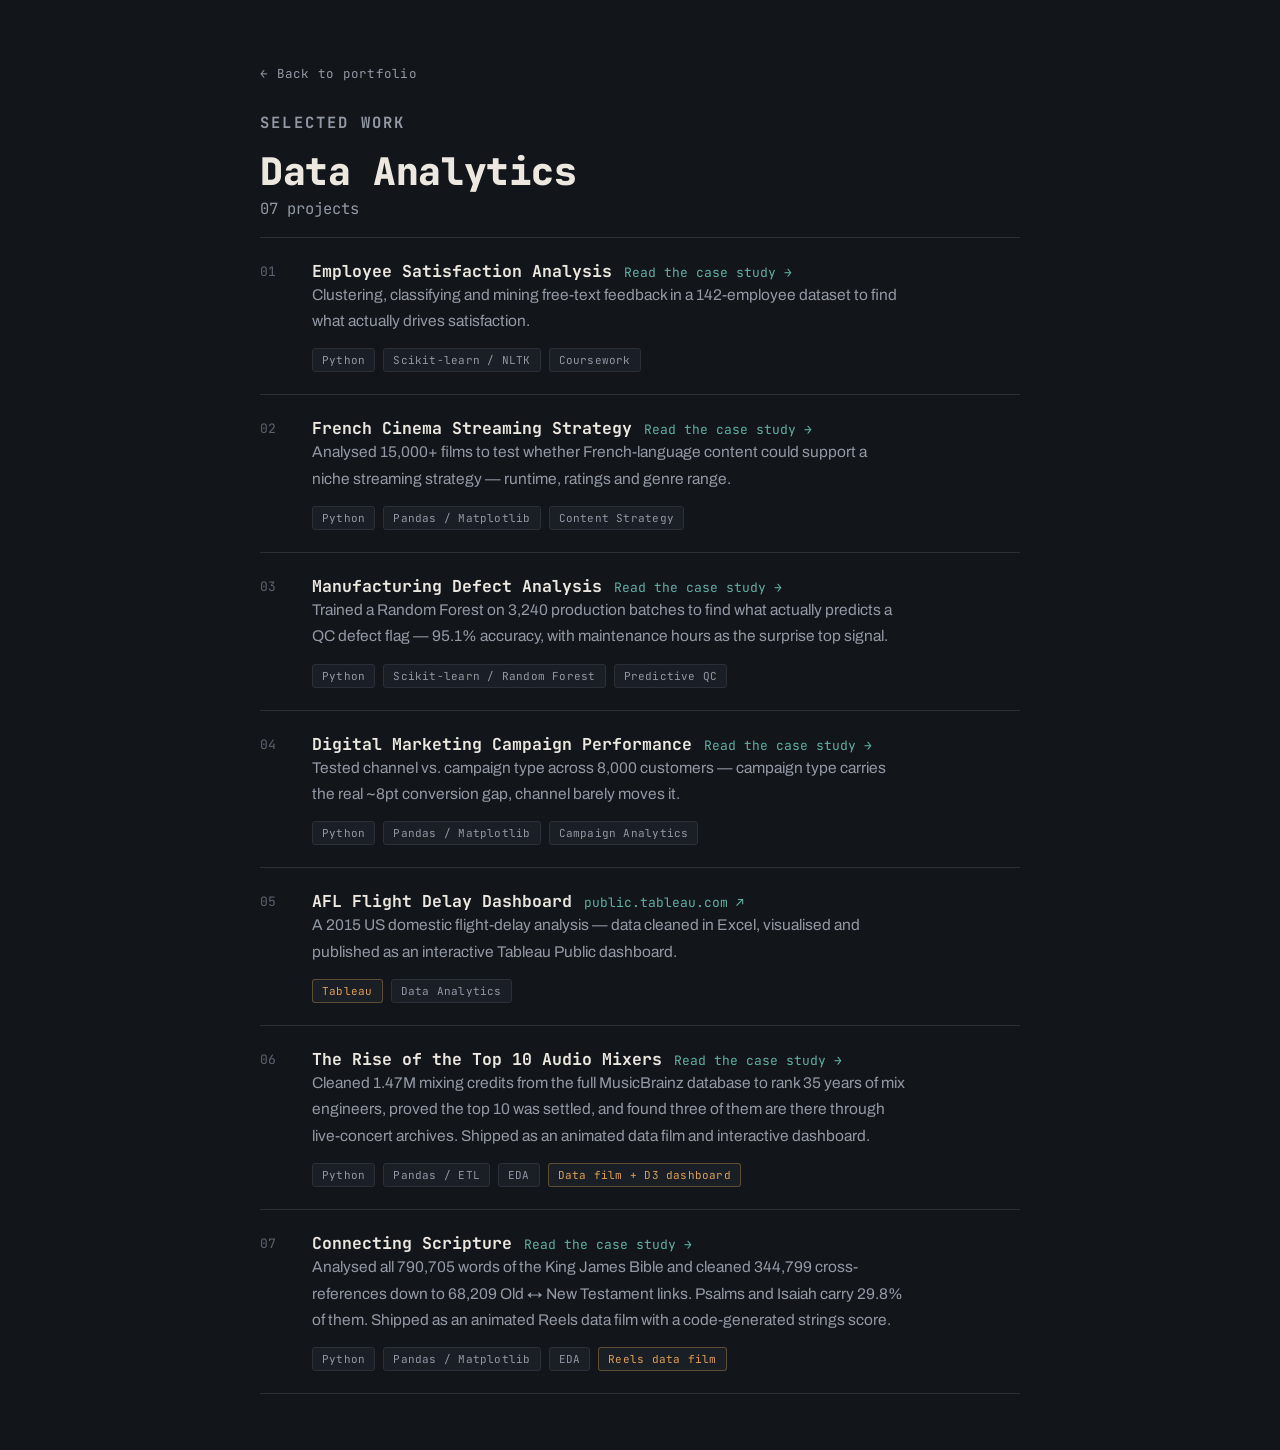
==== data-analytics.html @ 7e5796ce "Deploy: add Audio Mixers and Connecting Scripture case studies Co-Authored-By: Claude Opus 5.5 <nore" ====
<!doctype html>
<html lang="en">
<head>
<meta charset="utf-8">
<meta name="viewport" content="width=device-width, initial-scale=1">
<title>Data Analytics — Salai Hang</title>
<link rel="icon" href="favicon.svg" type="image/svg+xml">
<link rel="stylesheet" href="style.css">
</head>
<body>
<div class="wrap case">

  <a class="backlink" href="https://salaipome.github.io/portfolio/">← Back to portfolio</a>

  <div class="case-head">
    <p class="section-label">Selected Work</p>
    <h1>Data Analytics</h1>
    <p class="case-meta">
      <span>07 projects</span>
    </p>
  </div>

  <div class="log">

    <div class="row">
      <div class="idx">01</div>
      <div class="row-main">
        <div class="row-top">
          <span class="proj-name">Employee Satisfaction Analysis</span>
          <a class="proj-link" href="case-studies/employee-satisfaction.html">Read the case study →</a>
        </div>
        <p class="proj-desc">Clustering, classifying and mining free-text feedback in a 142-employee dataset to find what actually drives satisfaction.</p>
        <div class="tags"><span class="tag">Python</span><span class="tag">Scikit-learn / NLTK</span><span class="tag">Coursework</span></div>
      </div>
    </div>

    <div class="row">
      <div class="idx">02</div>
      <div class="row-main">
        <div class="row-top">
          <span class="proj-name">French Cinema Streaming Strategy</span>
          <a class="proj-link" href="case-studies/french-cinema-strategy.html">Read the case study →</a>
        </div>
        <p class="proj-desc">Analysed 15,000+ films to test whether French-language content could support a niche streaming strategy — runtime, ratings and genre range.</p>
        <div class="tags"><span class="tag">Python</span><span class="tag">Pandas / Matplotlib</span><span class="tag">Content Strategy</span></div>
      </div>
    </div>

    <div class="row">
      <div class="idx">03</div>
      <div class="row-main">
        <div class="row-top">
          <span class="proj-name">Manufacturing Defect Analysis</span>
          <a class="proj-link" href="case-studies/manufacturing-defect-analysis.html">Read the case study →</a>
        </div>
        <p class="proj-desc">Trained a Random Forest on 3,240 production batches to find what actually predicts a QC defect flag — 95.1% accuracy, with maintenance hours as the surprise top signal.</p>
        <div class="tags"><span class="tag">Python</span><span class="tag">Scikit-learn / Random Forest</span><span class="tag">Predictive QC</span></div>
      </div>
    </div>

    <div class="row">
      <div class="idx">04</div>
      <div class="row-main">
        <div class="row-top">
          <span class="proj-name">Digital Marketing Campaign Performance</span>
          <a class="proj-link" href="case-studies/digital-marketing-campaign-performance.html">Read the case study →</a>
        </div>
        <p class="proj-desc">Tested channel vs. campaign type across 8,000 customers — campaign type carries the real ~8pt conversion gap, channel barely moves it.</p>
        <div class="tags"><span class="tag">Python</span><span class="tag">Pandas / Matplotlib</span><span class="tag">Campaign Analytics</span></div>
      </div>
    </div>

    <div class="row">
      <div class="idx">05</div>
      <div class="row-main">
        <div class="row-top">
          <span class="proj-name">AFL Flight Delay Dashboard</span>
          <a class="proj-link" href="https://public.tableau.com/app/profile/salai.pome.hang/viz/AFLFlightDelayDashboard2015/AFL2015" target="_blank" rel="noopener">public.tableau.com ↗</a>
        </div>
        <p class="proj-desc">A 2015 US domestic flight-delay analysis — data cleaned in Excel, visualised and published as an interactive Tableau Public dashboard.</p>
        <div class="tags"><span class="tag build">Tableau</span><span class="tag">Data Analytics</span></div>
      </div>
    </div>

    <div class="row">
      <div class="idx">06</div>
      <div class="row-main">
        <div class="row-top">
          <span class="proj-name">The Rise of the Top 10 Audio Mixers</span>
          <a class="proj-link" href="case-studies/top-10-audio-mixers.html">Read the case study →</a>
        </div>
        <p class="proj-desc">Cleaned 1.47M mixing credits from the full MusicBrainz database to rank 35 years of mix engineers, proved the top 10 was settled, and found three of them are there through live-concert archives. Shipped as an animated data film and interactive dashboard.</p>
        <div class="tags"><span class="tag">Python</span><span class="tag">Pandas / ETL</span><span class="tag">EDA</span><span class="tag build">Data film + D3 dashboard</span></div>
      </div>
    </div>

    <div class="row">
      <div class="idx">07</div>
      <div class="row-main">
        <div class="row-top">
          <span class="proj-name">Connecting Scripture</span>
          <a class="proj-link" href="case-studies/connecting-scripture.html">Read the case study →</a>
        </div>
        <p class="proj-desc">Analysed all 790,705 words of the King James Bible and cleaned 344,799 cross-references down to 68,209 Old ↔ New Testament links. Psalms and Isaiah carry 29.8% of them. Shipped as an animated Reels data film with a code-generated strings score.</p>
        <div class="tags"><span class="tag">Python</span><span class="tag">Pandas / Matplotlib</span><span class="tag">EDA</span><span class="tag build">Reels data film</span></div>
      </div>
    </div>

  </div>

</div>
</body>
</html>
---- style.css ----
@import url('https://fonts.googleapis.com/css2?family=JetBrains+Mono:wght@400;500;700;800&family=Archivo:ital,wght@0,400;0,500;0,600;1,400&display=swap');

:root{
  --bg:        #12151a;
  --surface:   #1a1e25;
  --surface-2: #20242c;
  --line:      #2b3038;
  --ink:       #ece8e0;
  --ink-dim:   #9299a4;
  --ink-faint: #5c6370;
  --amber:     #dda054;
  --amber-dim: #a9793f;
  --teal:      #5fb0a3;
  --mono: 'JetBrains Mono', ui-monospace, 'SF Mono', Consolas, monospace;
  --body: 'Archivo', system-ui, -apple-system, 'Segoe UI', sans-serif;
}

*{ box-sizing:border-box; }
html{ color-scheme: dark; }
body{
  margin:0;
  background:var(--bg);
  color:var(--ink);
  font-family:var(--body);
  padding:0 20px;
  -webkit-font-smoothing:antialiased;
}
a{ color:inherit; }
::selection{ background:var(--amber); color:#1a1206; }

.wrap{
  max-width:760px;
  margin:0 auto;
  padding-block: 64px 56px;
}
body:has(.work-columns) .wrap{ max-width:900px; }

/* ---------- Masthead ---------- */
.masthead{
  display:flex;
  flex-direction:column;
  gap:18px;
}
.status{
  display:inline-flex;
  align-items:center;
  gap:9px;
  align-self:flex-start;
  font-family:var(--mono);
  font-size:11.5px;
  letter-spacing:.08em;
  text-transform:uppercase;
  color:var(--ink-dim);
  border:1px solid var(--line);
  background:var(--surface);
  padding:6px 12px 6px 10px;
  border-radius:3px;
}
.dot{
  width:7px; height:7px; border-radius:50%;
  background:var(--amber);
  box-shadow:0 0 0 0 rgba(221,160,84,.55);
  animation: pulse 2.4s ease-out infinite;
  flex:none;
}
@media (prefers-reduced-motion: reduce){ .dot{ animation:none; } }
@keyframes pulse{
  0%   { box-shadow:0 0 0 0 rgba(221,160,84,.5); }
  70%  { box-shadow:0 0 0 7px rgba(221,160,84,0); }
  100% { box-shadow:0 0 0 0 rgba(221,160,84,0); }
}

h1{
  font-family:var(--mono);
  font-weight:800;
  font-size:clamp(34px, 6vw, 50px);
  letter-spacing:-.01em;
  margin:0;
  text-wrap:balance;
}
.role{
  font-family:var(--mono);
  font-size:13.5px;
  letter-spacing:.03em;
  color:var(--amber);
  margin:0;
}
.role span{ color:var(--ink-faint); padding:0 8px; }

.bio{
  max-width:none;
  font-size:16.5px;
  line-height:1.65;
  color:var(--ink-dim);
  margin:2px 0 0;
  text-wrap:pretty;
}
.bio strong{ color:var(--ink); font-weight:600; }

.fun-facts-label{
  font-family:var(--mono);
  font-size:11.5px;
  letter-spacing:.1em;
  text-transform:uppercase;
  color:var(--ink-faint);
  margin:0 0 8px;
}
.fun-facts ul{
  list-style:none;
  margin:0;
  padding:0;
  display:flex;
  flex-direction:column;
  gap:6px;
}
.fun-facts li{
  font-size:15px;
  color:var(--ink-dim);
  line-height:1.5;
}
.fun-facts a{ color:var(--teal); text-decoration:none; border-bottom:1px solid rgba(95,176,163,.35); }
.fun-facts a:hover{ color:var(--amber); border-color:var(--amber); }

.fader{
  margin-top:36px;
  height:1px;
  background:
    repeating-linear-gradient(90deg,
      var(--line) 0 6px, transparent 6px 12px);
  position:relative;
}
.fader::after{
  content:"";
  position:absolute; top:-3px; left:22%;
  width:2px; height:7px;
  background:var(--amber);
  border-radius:1px;
}

/* ---------- Section label ---------- */
.section-label{
  font-family:var(--mono);
  font-weight:700;
  font-size:11.5px;
  letter-spacing:.14em;
  text-transform:uppercase;
  color:var(--amber);
  margin:46px 0 4px;
}
.section-count{ color:var(--amber-dim); font-weight:700; }

/* ---------- Work columns ---------- */
.work-columns{
  display:grid;
  grid-template-columns:1fr 1fr;
  align-items:start;
  gap:16px 48px;
  margin-top:46px;
}

@media (max-width:760px){
  .work-columns{ grid-template-columns:1fr; gap:0; }
  .work-col + .work-col{ margin-top:24px; }
}

/* ---------- Compact log (Education & Certifications) ---------- */
.log-compact .row{
  padding:13px 0;
  align-items:baseline;
}
.log-compact .row-main{
  display:flex;
  flex-wrap:wrap;
  align-items:baseline;
  column-gap:12px;
  row-gap:2px;
}
.log-compact .proj-desc-inline{
  font-size:14px;
  color:var(--ink-dim);
}
.cert-logo{
  align-self:center;
  width:34px;
  height:34px;
  background:#fff;
  border-radius:4px;
  display:flex;
  align-items:center;
  justify-content:center;
  padding:4px;
}
.cert-logo img{ max-width:100%; max-height:100%; object-fit:contain; }
a.proj-name{ text-decoration:none; }
a.proj-name:hover{ color:var(--amber); }
a.proj-name .verify-arrow{ color:var(--teal); font-weight:400; }
a.proj-name:hover .verify-arrow{ color:var(--amber); }

/* ---------- Collapsible section box (dropdown) ---------- */
.dropdown{
  margin-top:46px;
  border:1px solid var(--line);
  background:var(--surface);
  border-radius:4px;
  padding:16px 20px;
}
.dropdown summary{
  cursor:pointer;
  list-style:none;
  margin:0;
  display:flex;
  align-items:center;
  justify-content:space-between;
  gap:12px;
}
.dropdown summary::-webkit-details-marker{ display:none; }
.dropdown summary::after{
  content:"+";
  font-family:var(--mono);
  color:var(--ink-faint);
  font-size:15px;
  flex:none;
}
.dropdown[open] summary::after{ content:"–"; }
.dropdown .log{ margin-top:14px; }

/* ---------- Dropdown with background art (Skills, Education) ---------- */
.dropdown.has-art{ padding:22px 24px; }
.dropdown.has-art summary{ position:relative; min-height:76px; }
.dropdown.has-art summary::after{ position:relative; z-index:1; }

/* ---------- Category box (bigger, equal size, with art) — links to full pages ---------- */
.cat-box{
  position:relative;
  display:flex;
  align-items:center;
  justify-content:space-between;
  gap:12px;
  min-height:76px;
  padding:22px 24px;
  border:1px solid var(--line);
  background:linear-gradient(160deg, var(--surface-2), var(--surface));
  border-radius:6px;
  text-decoration:none;
  box-shadow:0 1px 2px rgba(0,0,0,.2);
  transition:border-color .18s ease, box-shadow .18s ease, transform .18s ease;
}
.cat-box:hover{
  border-color:var(--amber-dim);
  box-shadow:0 8px 20px rgba(0,0,0,.28);
  transform:translateY(-2px);
}
.cat-label{ position:relative; z-index:1; }
.cat-box .cat-arrow{
  position:relative;
  z-index:1;
  flex:none;
  font-family:var(--mono);
  font-size:15px;
  color:var(--ink-faint);
  transition:color .18s ease, transform .18s ease;
}
.cat-box:hover .cat-arrow{ color:var(--amber); transform:translateX(3px); }
.cat-art{
  position:absolute;
  top:0; right:44px; bottom:0;
  width:130px;
  display:flex;
  align-items:center;
  justify-content:flex-end;
  opacity:.13;
  pointer-events:none;
  z-index:0;
  -webkit-mask-image:linear-gradient(to right, transparent 0%, black 65%);
  mask-image:linear-gradient(to right, transparent 0%, black 65%);
}
.cat-art svg{ height:100%; max-height:60px; width:auto; }

@media (max-width:560px){
  .cat-art{ display:none; }
  .cat-box{ min-height:0; }
  .dropdown.has-art summary{ min-height:0; }
}

/* ---------- Project log ---------- */
.log{
  margin-top:10px;
  border-top:1px solid var(--line);
}
.row{
  position:relative;
  display:grid;
  grid-template-columns: 34px 1fr;
  gap:18px;
  padding:22px 0;
  border-bottom:1px solid var(--line);
  transition:background-color .15s ease;
}
.log .row:has(.proj-link):hover{ background-color:var(--surface); }
.idx{
  font-family:var(--mono);
  font-size:13px;
  color:var(--ink-faint);
  padding-top:3px;
  font-variant-numeric:tabular-nums;
}
.row-main{ min-width:0; }
.row-top{
  display:flex;
  flex-wrap:wrap;
  align-items:baseline;
  column-gap:12px;
  row-gap:4px;
}
.proj-name{
  font-family:var(--mono);
  font-weight:700;
  font-size:16.5px;
  color:var(--ink);
}
.proj-link{
  font-family:var(--mono);
  font-size:13px;
  color:var(--teal);
  text-decoration:none;
  white-space:nowrap;
}
.proj-link:hover{ text-decoration:underline; }
.proj-link svg{ vertical-align:-1px; margin-left:1px; }
.proj-link::after{ content:""; position:absolute; inset:0; }

.proj-desc{
  margin:8px 0 0;
  font-size:15px;
  line-height:1.55;
  color:var(--ink-dim);
  max-width:62ch;
}
.tags{
  display:flex;
  flex-wrap:wrap;
  gap:8px;
  margin-top:12px;
}
.tag{
  font-family:var(--mono);
  font-size:11px;
  letter-spacing:.02em;
  color:var(--ink-dim);
  background:var(--surface);
  border:1px solid var(--line);
  padding:4px 9px;
  border-radius:3px;
}
.tag.build{ color:var(--amber); border-color:rgba(221,160,84,.35); }

/* ---------- Skills ---------- */
.skills-grid{
  display:grid;
  grid-template-columns:1fr 1fr;
  gap:26px 48px;
  margin-top:14px;
}
.skill-group{ padding-left:52px; }
.skill-cat{
  font-family:var(--mono);
  font-weight:700;
  font-size:14px;
  color:var(--ink);
  margin:0 0 10px;
}
.skill-group .tags{ margin-top:0; }

@media (max-width:760px){
  .skills-grid{ grid-template-columns:1fr; gap:22px; }
}

@media (max-width:520px){
  .skill-group{ padding-left:38px; }
}

/* ---------- Footer ---------- */
footer{
  margin-top:56px;
  padding-top:26px;
  border-top:1px solid var(--line);
  display:flex;
  flex-wrap:wrap;
  justify-content:space-between;
  align-items:flex-end;
  gap:16px;
}
.chain{
  font-family:var(--mono);
  font-size:13px;
  color:var(--ink-dim);
  display:flex;
  flex-wrap:wrap;
  gap:6px 10px;
}
.chain a{ color:var(--ink); text-decoration:none; border-bottom:1px solid var(--line); }
.chain a:hover{ border-color:var(--amber); color:var(--amber); }
.chain .sep{ color:var(--ink-faint); }
.email-btn.copied{ color:var(--teal); border-color:var(--teal); }
.socials{
  display:flex;
  align-items:center;
  gap:14px;
}
.socials a{
  color:var(--ink-dim);
  display:flex;
}
.socials a:hover{ color:var(--amber); }
.loc{
  font-family:var(--mono);
  font-size:12px;
  color:var(--ink-faint);
  letter-spacing:.03em;
}

@media (max-width:520px){
  .wrap{ padding-block:44px 40px; }
  .row{ grid-template-columns: 26px 1fr; gap:12px; }
  footer{ flex-direction:column; align-items:flex-start; }
}

/* =========================================================
   Case-study article pages
   ========================================================= */
.backlink{
  display:inline-flex;
  align-items:center;
  gap:7px;
  font-family:var(--mono);
  font-size:12.5px;
  color:var(--ink-dim);
  text-decoration:none;
  letter-spacing:.02em;
}
.backlink:hover{ color:var(--amber); }

.case-head{
  margin-top:28px;
}
.case-head .section-label{ margin:0 0 10px; }
.case-head h1{ font-size:clamp(28px, 5vw, 38px); }
.case-meta{
  font-family:var(--mono);
  font-size:12.5px;
  color:var(--ink-dim);
  margin:12px 0 0;
  display:flex;
  flex-wrap:wrap;
  gap:6px 10px;
}
.case-meta .sep{ color:var(--ink-faint); }
.case-meta a{ color:var(--teal); text-decoration:none; }
.case-meta a:hover{ text-decoration:underline; }

.case article{
  margin-top:34px;
}
.case h2{
  font-family:var(--mono);
  font-size:13px;
  letter-spacing:.1em;
  text-transform:uppercase;
  color:var(--amber);
  margin:44px 0 14px;
  padding-top:20px;
  border-top:1px solid var(--line);
}
.case article > h2:first-child{ margin-top:0; padding-top:0; border-top:none; }
.case p{
  font-size:15.5px;
  line-height:1.7;
  color:var(--ink-dim);
  max-width:66ch;
  margin:0 0 14px;
}
.case p strong{ color:var(--ink); font-weight:600; }
.case ul{
  margin:0 0 14px;
  padding-left:20px;
  color:var(--ink-dim);
  font-size:15.5px;
  line-height:1.7;
}
.case li{ margin-bottom:4px; }
.case code{
  font-family:var(--mono);
  font-size:.92em;
  background:var(--surface);
  border:1px solid var(--line);
  padding:1px 6px;
  border-radius:3px;
  color:var(--ink);
}

.case ol{
  margin:0 0 14px;
  padding-left:22px;
  color:var(--ink-dim);
  font-size:15.5px;
  line-height:1.7;
}
.case pre{
  margin:12px 0 20px;
  padding:14px 16px;
  overflow-x:auto;
  background:var(--surface);
  border:1px solid var(--line);
  border-radius:3px;
  font-family:var(--mono);
  font-size:12.5px;
  line-height:1.65;
  color:var(--ink);
  font-variant-ligatures:none;
}
.case pre code{ background:none; border:0; padding:0; font-size:inherit; }
.case pre .c{ color:var(--ink-faint); }

.stat-grid{
  display:grid;
  grid-template-columns:repeat(4,1fr);
  gap:1px;
  background:var(--line);
  border:1px solid var(--line);
  margin:18px 0 22px;
}
.stat{
  background:var(--bg);
  padding:14px 12px;
}
.stat-label{
  font-family:var(--mono);
  font-size:10.5px;
  letter-spacing:.06em;
  text-transform:uppercase;
  color:var(--ink-faint);
}
.stat-value{
  font-family:var(--mono);
  font-size:18px;
  font-weight:700;
  color:var(--ink);
  margin-top:4px;
  font-variant-numeric:tabular-nums;
}
.stat-sub{
  font-family:var(--mono);
  font-size:11px;
  color:var(--ink-dim);
  margin-top:2px;
}

figure{
  margin:20px 0 26px;
}
figure img{
  display:block;
  width:100%;
  max-width:100%;
  height:auto;
  border:1px solid var(--line);
  background:#fff;
}
figcaption{
  font-family:var(--mono);
  font-size:12px;
  color:var(--ink-faint);
  margin-top:8px;
  line-height:1.5;
}

.pill-row{
  display:flex;
  flex-wrap:wrap;
  gap:8px;
  margin:0 0 18px;
}

@media (max-width:560px){
  .stat-grid{ grid-template-columns:repeat(2,1fr); }
}

.case-table-wrap{
  overflow-x:auto;
  margin:18px 0 26px;
  border:1px solid var(--line);
}
.case-table{
  width:100%;
  border-collapse:collapse;
  font-size:13.5px;
  min-width:480px;
}
.case-table th, .case-table td{
  padding:10px 14px;
  text-align:left;
  border-bottom:1px solid var(--line);
  white-space:nowrap;
}
.case-table thead th{
  font-family:var(--mono);
  font-size:10.5px;
  letter-spacing:.06em;
  text-transform:uppercase;
  color:var(--ink-faint);
  background:var(--surface);
}
.case-table td{
  font-family:var(--mono);
  color:var(--ink-dim);
  font-variant-numeric:tabular-nums;
}
.case-table td:first-child{
  font-family:var(--body);
  color:var(--ink);
  font-weight:600;
}
.case-table tbody tr:last-child td{ border-bottom:none; }
.case-table .adv{ color:var(--amber); }

.reco-list{
  list-style:none;
  margin:0 0 14px;
  padding:0;
  display:flex;
  flex-direction:column;
  gap:10px;
}
.reco-list li{
  display:flex;
  gap:12px;
  font-size:15.5px;
  line-height:1.6;
  color:var(--ink-dim);
}
.reco-list .n{
  font-family:var(--mono);
  color:var(--amber);
  flex:none;
}

/* ---------- Funnel diagram ---------- */
.funnel-diagram{ margin:20px 0 26px; }
.funnel-flow{
  display:flex;
  flex-wrap:wrap;
  align-items:center;
  gap:10px;
  padding:18px;
  border:1px solid var(--line);
  background:var(--surface);
  border-radius:4px;
}
.funnel-step{
  flex:none;
  min-width:132px;
  padding:10px 12px;
  border:1px solid var(--line);
  background:var(--bg);
  border-radius:4px;
  text-align:center;
}
.funnel-title{
  font-family:var(--mono);
  font-weight:700;
  font-size:12.5px;
  color:var(--ink);
}
.funnel-sub{
  font-family:var(--mono);
  font-size:10.5px;
  color:var(--ink-dim);
  margin-top:4px;
}
.funnel-arrow{
  flex:none;
  font-family:var(--mono);
  font-size:10.5px;
  letter-spacing:.04em;
  text-transform:uppercase;
  color:var(--teal);
  white-space:nowrap;
}
.funnel-arrow::after{ content:" →"; }

@media (max-width:640px){
  .funnel-flow{ flex-direction:column; align-items:stretch; }
  .funnel-step{ min-width:0; }
  .funnel-arrow{ text-align:center; }
  .funnel-arrow::after{ content:" ↓"; }
}

/* ---------- Embedded video + case links ---------- */
.video-embed{
  position:relative;
  aspect-ratio:16 / 9;
  max-width:100%;
  margin:20px 0 12px;
  border:1px solid var(--line);
  background:var(--surface);
}
.video-embed.vertical{
  aspect-ratio:9 / 16;
  width:100%;
  max-width:360px;
}
.video-embed video{
  position:absolute;
  inset:0;
  width:100%;
  height:100%;
  background:#000;
}
.video-embed iframe{
  position:absolute;
  inset:0;
  width:100%;
  height:100%;
  border:0;
}
.case-links{
  display:flex;
  flex-wrap:wrap;
  gap:8px 20px;
  font-family:var(--mono);
  font-size:13px;
}
.case .case-links a{ color:var(--teal); text-decoration:none; }
.case .case-links a:hover{ text-decoration:underline; }
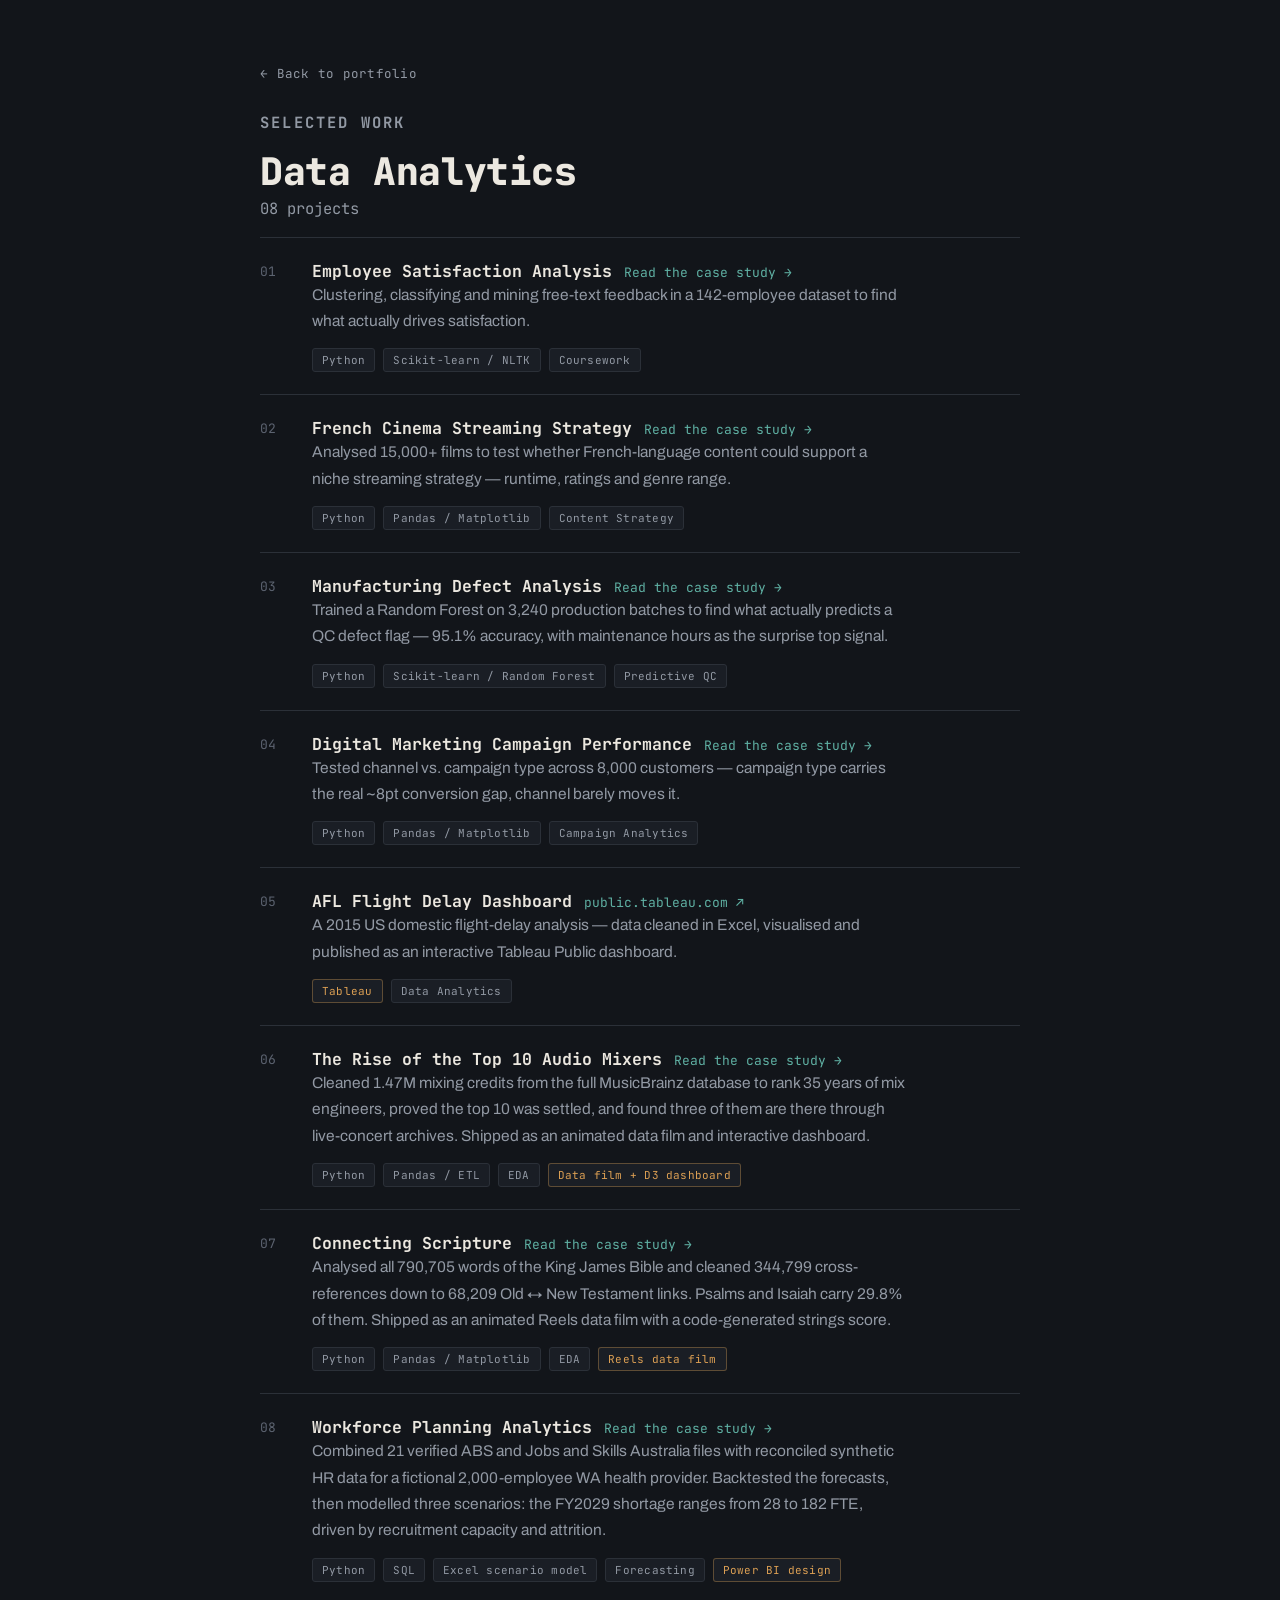
==== commit efc41024: "Deploy: add Workforce Planning Analytics case study Co-Authored-By: Claude Opus 5.5 <noreply@anthrop" ====
--- a/data-analytics.html
+++ b/data-analytics.html
@@ -16,7 +16,7 @@
     <p class="section-label">Selected Work</p>
     <h1>Data Analytics</h1>
     <p class="case-meta">
-      <span>07 projects</span>
+      <span>08 projects</span>
     </p>
   </div>
 
@@ -106,6 +106,18 @@
       </div>
     </div>
 
+    <div class="row">
+      <div class="idx">08</div>
+      <div class="row-main">
+        <div class="row-top">
+          <span class="proj-name">Workforce Planning Analytics</span>
+          <a class="proj-link" href="case-studies/workforce-planning-analytics.html">Read the case study →</a>
+        </div>
+        <p class="proj-desc">Combined 21 verified ABS and Jobs and Skills Australia files with reconciled synthetic HR data for a fictional 2,000-employee WA health provider. Backtested the forecasts, then modelled three scenarios: the FY2029 shortage ranges from 28 to 182 FTE, driven by recruitment capacity and attrition.</p>
+        <div class="tags"><span class="tag">Python</span><span class="tag">SQL</span><span class="tag">Excel scenario model</span><span class="tag">Forecasting</span><span class="tag build">Power BI design</span></div>
+      </div>
+    </div>
+
   </div>
 
 </div>
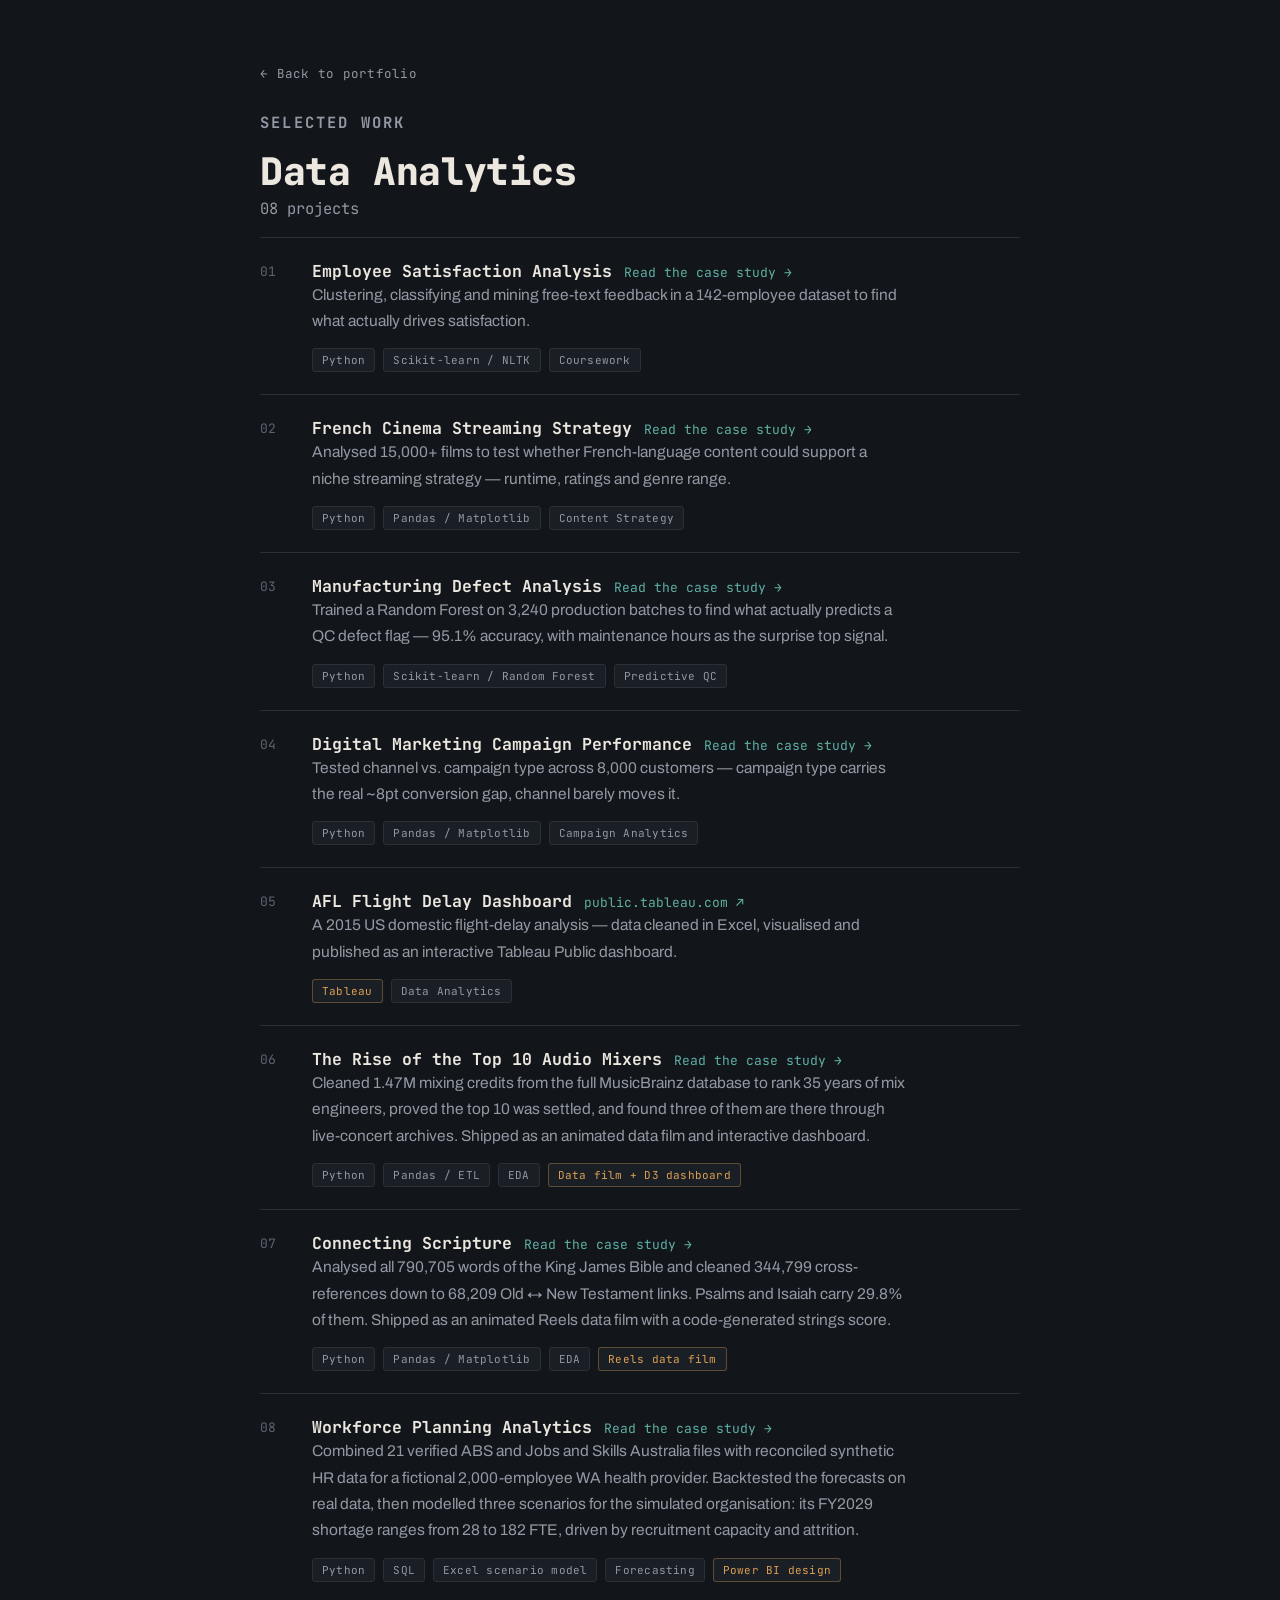
==== commit 2ccedc78: "Deploy: reword workforce planning findings; link the code Co-Authored-By: Claude Opus 5.5 <noreply@a" ====
--- a/data-analytics.html
+++ b/data-analytics.html
@@ -113,7 +113,7 @@
           <span class="proj-name">Workforce Planning Analytics</span>
           <a class="proj-link" href="case-studies/workforce-planning-analytics.html">Read the case study →</a>
         </div>
-        <p class="proj-desc">Combined 21 verified ABS and Jobs and Skills Australia files with reconciled synthetic HR data for a fictional 2,000-employee WA health provider. Backtested the forecasts, then modelled three scenarios: the FY2029 shortage ranges from 28 to 182 FTE, driven by recruitment capacity and attrition.</p>
+        <p class="proj-desc">Combined 21 verified ABS and Jobs and Skills Australia files with reconciled synthetic HR data for a fictional 2,000-employee WA health provider. Backtested the forecasts on real data, then modelled three scenarios for the simulated organisation: its FY2029 shortage ranges from 28 to 182 FTE, driven by recruitment capacity and attrition.</p>
         <div class="tags"><span class="tag">Python</span><span class="tag">SQL</span><span class="tag">Excel scenario model</span><span class="tag">Forecasting</span><span class="tag build">Power BI design</span></div>
       </div>
     </div>
